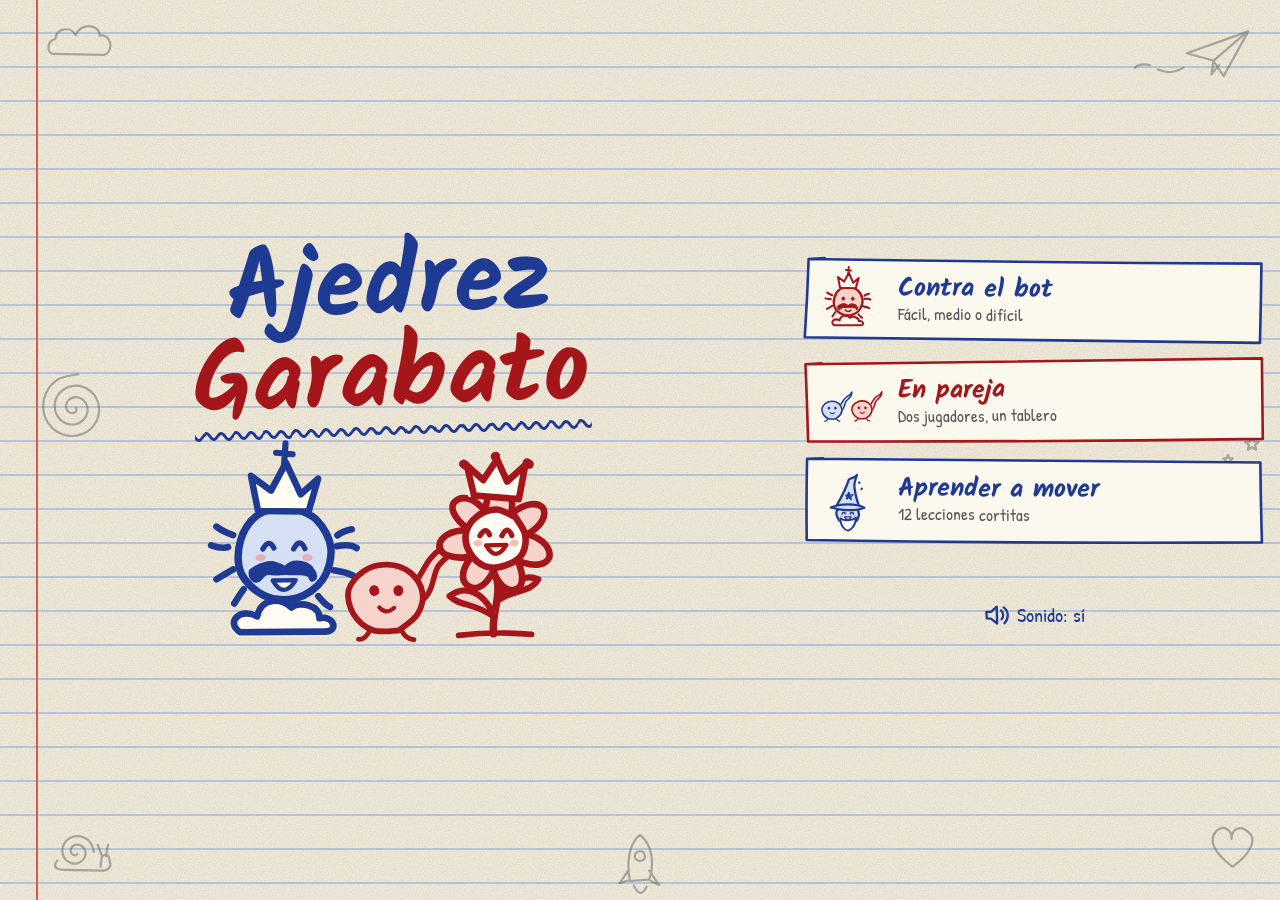
==== index.html @ 9a4b26e1 "Rediseño a mano y funciones inspiradas en Ballpoint Gambit Diseño (auditoría Hallmark): - Botones y " ====
<!doctype html>
<html lang="es">
<head>
  <meta charset="utf-8">
  <meta name="viewport" content="width=device-width, initial-scale=1, viewport-fit=cover">
  <title>Ajedrez Garabato</title>
  <meta name="description" content="Ajedrez para jugar en familia, dibujado a pluma sobre una hoja de libreta.">
  <meta name="theme-color" content="#f1ebdc">
  <meta name="mobile-web-app-capable" content="yes">
  <meta name="apple-mobile-web-app-capable" content="yes">
  <meta name="apple-mobile-web-app-title" content="Garabato">
  <meta name="apple-mobile-web-app-status-bar-style" content="default">
  <link rel="manifest" href="manifest.json">
  <link rel="icon" href="icons/icon-192.png">
  <link rel="apple-touch-icon" href="icons/apple-touch-icon.png">
  <link rel="preload" href="fonts/patrick-hand.woff2" as="font" type="font/woff2" crossorigin>
  <link rel="preload" href="fonts/kalam-bold.woff2" as="font" type="font/woff2" crossorigin>
  <link rel="stylesheet" href="css/paper.css">
  <script type="module" src="js/app.js"></script>
</head>
<body>
  <svg id="doodles" aria-hidden="true"></svg>

  <!-- MENÚ -->
  <main id="menu" class="screen">
    <header class="masthead">
      <h1 class="title">Ajedrez <span>Garabato</span></h1>
      <div class="hero" aria-hidden="true"></div>
    </header>
    <nav class="modes" aria-label="Elige cómo jugar">
      <button class="mode hi" data-go="resume" hidden>
        <span class="mode-art" id="resume-art"></span>
        <span class="mode-txt"><b>Seguir partida</b><small id="resume-info"></small></span>
      </button>
      <button class="mode" data-go="bot">
        <span class="mode-art" data-art="k" data-color="b"></span>
        <span class="mode-txt"><b>Contra el bot</b><small>Fácil, medio o difícil</small><span class="wins" id="bot-wins"></span></span>
      </button>
      <button class="mode red" data-go="pair">
        <span class="mode-art duo"><i data-art="p" data-color="w"></i><i data-art="p" data-color="b"></i></span>
        <span class="mode-txt"><b>En pareja</b><small>Dos jugadores, un tablero</small></span>
      </button>
      <button class="mode" data-go="learn">
        <span class="mode-art" data-art="b" data-color="w" data-mood="happy"></span>
        <span class="mode-txt"><b>Aprender a mover</b><small>12 lecciones cortitas</small></span>
      </button>
    </nav>
    <button class="btn ghost sound-toggle" data-act="sound"></button>
  </main>

  <!-- OPCIONES DE PARTIDA -->
  <section id="setup" class="screen" hidden>
    <h2 id="setup-title">Contra el bot</h2>
    <div class="opt bot-only">
      <p>¿Qué tan difícil?</p>
      <div class="seg" data-opt="level">
        <button data-val="1" data-art="p">Fácil</button>
        <button data-val="2" data-art="n">Medio</button>
        <button data-val="3" data-art="k">Difícil</button>
      </div>
    </div>
    <div class="opt bot-only">
      <p>¿Con qué color juegas?</p>
      <div class="seg" data-opt="color">
        <button data-val="w" class="ink-w" data-art="k" data-color="w">Azul <small>empieza</small></button>
        <button data-val="b" class="ink-b" data-art="k" data-color="b">Rojo</button>
        <button data-val="r"><span class="qmark" aria-hidden="true">?</span>Sorpresa</button>
      </div>
    </div>
    <div class="opt">
      <p>Ayudas</p>
      <div class="seg" data-opt="helps">
        <button data-val="muchas">Muchas <small>5–7 años</small></button>
        <button data-val="algunas">Algunas <small>8–10</small></button>
        <button data-val="pocas">Pocas <small>11+</small></button>
      </div>
      <p class="note" id="helps-note"></p>
    </div>
    <div class="opt pair-only">
      <p>Tablero</p>
      <div class="seg" data-opt="spin">
        <button data-val="0"><i data-icon="board"></i>Quieto</button>
        <button data-val="1"><i data-icon="flip"></i>Gira cada turno</button>
      </div>
    </div>
    <div class="row">
      <button class="btn ghost" data-go="menu"><i data-icon="back"></i> Volver</button>
      <button class="btn big" data-act="start">¡A jugar!</button>
    </div>
  </section>

  <!-- PARTIDA -->
  <section id="game" class="screen" hidden>
    <header class="topbar">
      <button class="btn icon" data-go="menu" aria-label="Menú"><i data-icon="menu"></i></button>
      <div id="status" class="status" role="status" aria-live="polite"></div>
      <button class="btn icon" data-act="sound" aria-label="Sonido"></button>
    </header>
    <div class="arena">
      <div class="player" id="p-top"></div>
      <div class="board-wrap"><svg id="board" class="board" role="img" aria-label="Tablero de ajedrez"></svg></div>
      <div class="world" id="world"></div>
      <div class="player" id="p-bottom"></div>
    </div>
    <nav class="controls">
      <button class="btn" data-act="undo"><i data-icon="undo"></i> <span>Deshacer</span></button>
      <button class="btn" data-act="hint"><i data-icon="bulb"></i> <span>Pista</span></button>
      <button class="btn" data-act="flip"><i data-icon="flip"></i> <span>Girar</span></button>
      <button class="btn red" data-act="again" hidden><i data-icon="again"></i> <span>Otra vez</span></button>
    </nav>
  </section>

  <!-- APRENDER -->
  <section id="learn" class="screen" hidden>
    <header class="topbar">
      <button class="btn icon" data-go="menu" aria-label="Volver al menú"><i data-icon="back"></i></button>
      <h2>Aprender a mover</h2>
      <span class="icon-spacer"></span>
    </header>
    <div id="lessons" class="lessons"></div>
  </section>

  <section id="lesson" class="screen" hidden>
    <header class="topbar">
      <button class="btn icon" data-act="lessons" aria-label="Volver a las lecciones"><i data-icon="back"></i></button>
      <h2 id="lesson-title"></h2>
      <span class="icon-spacer"></span>
    </header>
    <p id="lesson-text" class="lesson-text"></p>
    <div class="board-wrap"><svg id="lesson-board" class="board" role="img" aria-label="Tablero de práctica"></svg></div>
    <p id="lesson-msg" class="lesson-msg" role="status" aria-live="polite"></p>
    <nav class="controls">
      <button class="btn" data-act="lesson-reset"><i data-icon="again"></i> <span>Otra vez</span></button>
      <button class="btn red" data-act="lesson-next">Siguiente</button>
    </nav>
  </section>

  <!-- DIÁLOGO (fin de partida, coronación) -->
  <div id="dialog" class="overlay" hidden>
    <div class="card" role="dialog" aria-modal="true" aria-labelledby="dlg-title">
      <div class="dlg-art"></div>
      <h2 id="dlg-title"></h2>
      <p id="dlg-text"></p>
      <div class="dlg-btns"></div>
    </div>
  </div>
</body>
</html>
---- css/paper.css ----
/* Hallmark · genre: playful · macrostructure: picture-led menu + board workbench · theme: custom "libreta y pluma" (paleta del brief)
 * display: Kalam 700 · body: Patrick Hand · marcos SVG a pluma (no border-radius) · design-system: design.md · designed-as-app
 */

@font-face {
  font-family: 'Patrick Hand';
  src: url(../fonts/patrick-hand.woff2) format('woff2');
  font-display: swap;
}
@font-face {
  font-family: 'Kalam';
  src: url(../fonts/kalam-bold.woff2) format('woff2');
  font-weight: 700;
  font-display: swap;
}

:root {
  /* paleta del brief (bloqueada) */
  --color-paper: #f1ebdc;
  --color-sheet: #fbf8ee;
  --color-rule: #b8c7e0;
  --color-margin: #d9534f;
  --color-ink: #1f3a93;
  --color-ink-red: #a4161a;
  --color-pencil: #555;
  --color-hi: rgba(255, 212, 59, .55);
  --color-tape: rgba(246, 222, 150, .8);
  --color-ok: #2b8a3e;
  --color-note: #fff1a6;
  --color-veil: rgba(241, 235, 220, .75);

  --font-display: 'Kalam', 'Patrick Hand', 'Chalkboard SE', cursive;
  --font-body: 'Patrick Hand', 'Comic Sans MS', 'Chalkboard SE', cursive;
  --text-sm: 17px;
  --text-md: 20px;
  --text-lg: 24px;
  --text-xl: 30px;
  --text-display: clamp(44px, 12vw, 100px);

  --space-2xs: 4px;
  --space-xs: 8px;
  --space-sm: 12px;
  --space-md: 16px;
  --space-lg: 24px;
  --space-xl: 40px;

  --ease-out: cubic-bezier(.16, 1, .3, 1);
  --line: 34px;
  --margin-x: 36px;
  --grain: url("data:image/svg+xml,%3Csvg xmlns='http://www.w3.org/2000/svg' width='180' height='180'%3E%3Cfilter id='n'%3E%3CfeTurbulence type='fractalNoise' baseFrequency='.85' numOctaves='3' stitchTiles='stitch'/%3E%3CfeColorMatrix values='0 0 0 0 .35 0 0 0 0 .3 0 0 0 0 .2 .35 0 0 0 -.09'/%3E%3C/filter%3E%3Crect width='100%25' height='100%25' filter='url(%23n)'/%3E%3C/svg%3E");
  --rules: repeating-linear-gradient(180deg, transparent 0 calc(var(--line) - 2px), var(--color-rule) calc(var(--line) - 2px) var(--line));
  --check: url("data:image/svg+xml,%3Csvg xmlns='http://www.w3.org/2000/svg' viewBox='0 0 36 30'%3E%3Cpath d='M4 16Q9 20 13 26Q19 12 33 3' fill='none' stroke='%232b8a3e' stroke-width='5' stroke-linecap='round' stroke-linejoin='round'/%3E%3C/svg%3E");
  color-scheme: light;
}

* { box-sizing: border-box; -webkit-tap-highlight-color: transparent; }
[hidden] { display: none !important; }

html, body { height: 100%; margin: 0; overflow: hidden; overscroll-behavior: none; }
body {
  font-family: var(--font-body);
  font-size: var(--text-md);
  color: var(--color-ink);
  background-color: var(--color-paper);
  background-image: var(--grain),
    linear-gradient(90deg, transparent var(--margin-x), var(--color-margin) var(--margin-x), var(--color-margin) calc(var(--margin-x) + 2px), transparent calc(var(--margin-x) + 2px)),
    var(--rules);
  user-select: none;
  -webkit-user-select: none;
  -webkit-touch-callout: none;
  touch-action: manipulation;
}
/* en la partida el margen rojo y los doodles estorban: fuera */
body:is([data-screen="game"], [data-screen="lesson"]) { --margin-x: -20px; }
body:is([data-screen="game"], [data-screen="lesson"]) #doodles { display: none; }

h1, h2, h3, p { margin: 0; }
h1, h2, h3 { font-family: var(--font-display); font-weight: 700; font-style: normal; line-height: 1.05; }
h2 { font-size: var(--text-xl); text-align: center; }
.ink-w { color: var(--color-ink); }
.ink-b { color: var(--color-ink-red); }
.alert { color: var(--color-margin); }

/* ---------- animación "boil": 3 frames temblorosos ---------- */
.v1, .v2 { display: none; }
[data-f="1"] .v0, [data-f="2"] .v0 { display: none; }
[data-f="1"] .v1, [data-f="2"] .v2 { display: inline; }

/* ---------- pantallas ---------- */
.screen {
  position: fixed;
  inset: 0;
  display: flex;
  flex-direction: column;
  gap: var(--space-sm);
  padding: max(12px, env(safe-area-inset-top)) max(16px, env(safe-area-inset-right)) max(12px, env(safe-area-inset-bottom)) max(16px, env(safe-area-inset-left));
}

#doodles { position: fixed; inset: 0; width: 100%; height: 100%; pointer-events: none; opacity: .45; }
.float { animation: float 5s ease-in-out infinite alternate; }
.float.f1 { animation-duration: 7s; animation-delay: -2s; }
.float.f2 { animation-duration: 6s; animation-delay: -4s; }
@keyframes float { to { transform: translate(4px, -8px) rotate(4deg); } }

/* ---------- botones: marco SVG dibujado a pluma (js/art.js → frame) ---------- */
.btn, .seg button, .mode {
  --fill: var(--color-sheet);
  --stroke: 2.6px;
  position: relative;
  isolation: isolate;
  font: inherit;
  font-size: var(--text-md);
  color: var(--color-ink);
  background: none;
  border: 0;
  padding: 8px 18px;
  min-height: 52px;
  min-width: 52px;
  display: inline-flex;
  align-items: center;
  justify-content: center;
  gap: 6px;
  cursor: pointer;
  line-height: 1.1;
  transition: transform 140ms var(--ease-out);
}
.frame { position: absolute; inset: 0; z-index: -1; overflow: visible; pointer-events: none; }
.frame .ink { fill: none; stroke: currentColor; stroke-width: var(--stroke); stroke-linecap: round; stroke-linejoin: round; }
.frame .fill { fill: var(--fill); }
@media (hover: hover) {
  .btn:hover, .seg button:hover, .mode:hover { transform: translateY(-2px); }
}
.btn:active, .seg button:active, .mode:active { transform: translate(1px, 2px); transition-duration: 60ms; }
.btn:disabled { opacity: .35; pointer-events: none; }
.btn:focus-visible, .seg button:focus-visible, .mode:focus-visible { outline: 3px dashed var(--color-margin); outline-offset: 4px; }
.btn.big { font-family: var(--font-display); font-weight: 700; font-size: 26px; min-height: 64px; width: min(100%, 420px); }
.btn.red, .mode.red, .seg button.ink-b { color: var(--color-ink-red); }
.btn.hi, .mode.hi { --fill: var(--color-hi); }
.btn.ghost { --fill: transparent; }
.btn.ghost .frame { display: none; }
.btn.icon { padding: 0; width: 52px; flex: none; }
.btn small, .seg small { font-size: var(--text-sm); color: var(--color-pencil); }
.ico { width: 28px; height: 28px; flex: none; }

/* ---------- menú: tarjetas con dibujo primero (los peques no leen todavía) ---------- */
#menu { align-items: center; overflow-y: auto; gap: var(--space-lg); }
#menu > :first-child { margin-top: auto; }
#menu > :last-child { margin-bottom: auto; }
.masthead { text-align: center; }
.title { font-size: var(--text-display); line-height: .92; rotate: -2deg; }
.title span { display: block; color: var(--color-ink-red); text-decoration: underline wavy var(--color-ink) 3px; text-underline-offset: .2em; text-decoration-skip-ink: none; }
.hero { display: flex; justify-content: center; align-items: flex-end; height: clamp(64px, 14vh, 160px); margin-top: var(--space-sm); }
.hero svg { height: 100%; width: auto; aspect-ratio: 1; margin: 0 -6%; }
.hero svg:nth-child(2) { height: 78%; }

.modes { display: grid; gap: var(--space-md); width: min(100%, 480px); }
.mode { justify-content: flex-start; text-align: left; gap: var(--space-md); padding: 8px 18px 8px 10px; min-height: 84px; width: 100%; }
.mode:nth-child(odd) { rotate: -.6deg; }
.mode:nth-child(even) { rotate: .5deg; }
.mode-art { width: 68px; height: 68px; flex: none; display: flex; align-items: flex-end; justify-content: center; }
.mode-art > svg { width: 100%; height: 100%; }
.mode-art.duo { align-items: center; }
.mode-art.duo i { display: block; width: 46px; height: 46px; flex: none; margin: 0 -8px; }
.mode-art.duo svg { width: 100%; height: 100%; }
.mode-txt { display: flex; flex-direction: column; gap: 2px; min-width: 0; }
.mode b { font-family: var(--font-display); font-size: 26px; line-height: 1.05; }
.mode small { font-size: var(--text-sm); color: var(--color-pencil); }
.sound-toggle { font-size: var(--text-md); }
.wins { display: flex; align-items: center; gap: 6px; color: var(--color-ink); font-size: var(--text-sm); }
.wins:empty { display: none; }

/* ---------- opciones de partida ---------- */
#setup { align-items: center; overflow-y: auto; gap: var(--space-md); }
#setup > :first-child { margin-top: auto; }
#setup > :last-child { margin-bottom: auto; }
.opt { width: min(100%, 560px); display: flex; flex-direction: column; gap: var(--space-xs); }
.opt > p:first-child { font-family: var(--font-display); font-weight: 700; font-size: 22px; }
.seg { display: flex; gap: var(--space-sm); }
.seg button { flex: 1 1 0; flex-direction: column; gap: 2px; padding: 8px 6px; min-width: 0; min-height: 64px; }
.seg button svg:not(.frame) { width: 44px; height: 44px; }
.seg button .ico { width: 32px; height: 32px; }
.seg button[aria-pressed="true"] { --fill: var(--color-hi); --stroke: 3.6px; }
.qmark { font-family: var(--font-display); font-weight: 700; font-size: 40px; line-height: 44px; height: 44px; }
.note { font-size: var(--text-sm); color: var(--color-pencil); min-height: 2.6em; line-height: 1.3; }
.row { display: flex; gap: var(--space-sm); justify-content: center; width: min(100%, 560px); }
.row .btn.big { flex: 1; }

/* ---------- partida ---------- */
#game, #lesson {
  display: grid;
  gap: 6px;
  grid-template-columns: 100%;
  grid-template-rows: auto minmax(0, 1fr) auto;
  grid-template-areas: "top" "board" "ctrl";
}
#lesson { grid-template-rows: auto auto minmax(0, 1fr) auto auto; grid-template-areas: "top" "text" "board" "msg" "ctrl"; }
/* vertical: las barras de jugador pegadas al tablero */
.arena { grid-area: board; min-height: 0; container-type: size; display: flex; flex-direction: column; justify-content: center; gap: var(--space-2xs); }
.arena .board-wrap { container-type: normal; flex: none; }
.arena .board { width: min(100cqw, calc(100cqh - 96px)); }
.topbar { grid-area: top; display: flex; align-items: center; gap: var(--space-xs); min-height: 52px; }
.topbar h2 { flex: 1; font-size: var(--text-lg); }
.icon-spacer { width: 52px; flex: none; }
.status { flex: 1; text-align: center; font-family: var(--font-display); font-weight: 700; font-size: clamp(21px, 5.6vw, 28px); line-height: 1.1; }
.status b { font-weight: 700; }
.status .say { display: block; font-family: var(--font-body); font-weight: 400; font-size: var(--text-md); line-height: 1.15; color: var(--color-ink-red); }
#p-top { grid-area: p2; }
#p-bottom { grid-area: p1; }
.board-wrap { grid-area: board; min-height: 0; container-type: size; display: flex; align-items: center; justify-content: center; }
.board {
  display: block;
  width: min(92vw, 58vh);
  width: min(100cqw, 100cqh);
  aspect-ratio: 1;
  height: auto;
  overflow: visible;
  touch-action: none;
  stroke-linecap: round;
}
.controls { grid-area: ctrl; display: flex; gap: var(--space-xs); justify-content: center; }
.controls .btn { flex: 1 1 0; max-width: 190px; padding: 6px 10px; }

.player { display: flex; align-items: center; justify-content: space-between; gap: var(--space-xs); min-height: 44px; }
.player .who { display: flex; align-items: center; gap: 6px; font-family: var(--font-display); font-weight: 700; font-size: 22px; }
.player .who svg { width: 40px; height: 40px; transition: scale 200ms var(--ease-out); }
.player .who > span { padding: 0 6px; }
/* le toca: trazo de resaltador debajo del nombre */
.player.on .who > span { background: linear-gradient(176deg, transparent 32%, var(--color-hi) 32% 86%, transparent 86%); }
.player.on .who svg { scale: 1.15; }
.player .caps { display: flex; flex-wrap: wrap; justify-content: flex-end; }
.player .caps svg { width: 26px; height: 26px; margin-left: -7px; }
.dots::after { content: ''; animation: dots 1.2s steps(4) infinite; }
@keyframes dots { 0% { content: ''; } 25% { content: '.'; } 50% { content: '..'; } 75% { content: '...'; } }

/* el mundo que sigue la partida: solo cabe con la tablet acostada */
.world { display: none; }
.sky-row { display: flex; gap: var(--space-lg); align-items: center; }
.sky { width: clamp(56px, 12vh, 104px); height: auto; scale: .8; opacity: .65; transition: scale 400ms var(--ease-out), opacity 400ms; }
.sky.awake { scale: 1.08; opacity: 1; }
.snail-path { width: 100%; max-width: 300px; text-align: center; color: var(--color-pencil); }
.snail-path svg { display: block; width: 100%; height: auto; }
.snail-path small { font-size: var(--text-sm); }
.sticky { display: flex; flex-direction: column; gap: 4px; max-width: 250px; padding: 10px 14px 12px; background: var(--color-note); font-size: 18px; line-height: 1.15; rotate: 2deg; }
.sticky .ink-b { align-self: flex-end; text-align: right; }

/* tablero */
.board.drawing .b-base path[pathLength] { stroke-dasharray: 1 1; animation: draw 1s var(--ease-out) backwards; }
.board.drawing .b-base .hatch { animation-duration: 1.3s; animation-delay: .25s; }
.board.drawing .coords, .board.drawing .b-base path:not([pathLength]) { animation: fade .7s backwards; }
@keyframes draw { from { stroke-dashoffset: 1; } to { stroke-dashoffset: 0; } }
.b-emo path { transform-box: fill-box; transform-origin: 50% 100%; animation: emote-in .35s var(--ease-out); }
@keyframes emote-in { from { transform: scale(0); } }
.coords text { font-family: var(--font-body); font-size: 22px; fill: var(--color-pencil); opacity: .75; }
.pc-in { transform-box: fill-box; transform-origin: 50% 85%; transition: transform 150ms var(--ease-out); }
.pc.sel .pc-in { transform: translateY(-6px) scale(1.08); }
.pc.drag { pointer-events: none; }
.pc.drag .pc-in { transform: scale(1.3); }
.poof { transform-box: fill-box; transform-origin: center; animation: poof .55s .15s ease-in forwards; }
@keyframes poof { to { transform: rotate(260deg) scale(0); opacity: 0; } }
.dust { transform-box: fill-box; transform-origin: center; opacity: 0; animation: dust .9s .1s ease-out forwards; }
@keyframes dust { 0% { opacity: 0; transform: scale(.3); } 35% { opacity: .9; } 100% { opacity: 0; transform: scale(1.25) rotate(50deg); } }

/* ---------- lecciones ---------- */
#learn { overflow: hidden; }
.lessons { display: grid; grid-template-columns: repeat(auto-fill, minmax(150px, 1fr)); gap: var(--space-md); overflow-y: auto; padding: 6px 6px 16px; align-content: start; }
.lessons .btn { flex-direction: column; min-height: 140px; font-family: var(--font-display); font-weight: 700; font-size: 21px; padding: 8px; text-align: center; }
.lessons .btn:nth-of-type(3n+1) { rotate: -.8deg; }
.lessons .btn:nth-of-type(3n+2) { rotate: .6deg; }
.lessons .btn svg:not(.frame) { width: 72px; height: 72px; }
.lessons .done::after { content: ''; position: absolute; top: 6px; right: 10px; width: 36px; height: 30px; background: var(--check) no-repeat center / contain; }
.lessons h3 { grid-column: 1 / -1; margin-top: var(--space-xs); font-size: var(--text-lg); }
.lesson-text { grid-area: text; font-size: var(--text-md); line-height: 1.3; max-width: 640px; justify-self: center; }
.lesson-msg { grid-area: msg; text-align: center; font-family: var(--font-display); font-weight: 700; font-size: var(--text-lg); min-height: 1.3em; color: var(--color-ink-red); }

/* ---------- diálogo: hoja pegada con cinta ---------- */
.overlay {
  position: fixed;
  inset: 0;
  z-index: 10;
  display: flex;
  align-items: center;
  justify-content: center;
  padding: var(--space-md);
  background: var(--color-veil);
  animation: fade .2s;
}
.card {
  --fill: var(--color-sheet);
  --stroke: 3px;
  position: relative;
  isolation: isolate;
  width: min(100%, 440px);
  padding: 34px 22px 22px;
  text-align: center;
  rotate: -1deg;
  animation: pop .3s var(--ease-out);
}
.card::before { /* cinta adhesiva */
  content: '';
  position: absolute;
  top: -14px;
  left: 50%;
  width: 120px;
  height: 30px;
  transform: translateX(-50%) rotate(-4deg);
  background: var(--color-tape);
}
.card h2 { font-size: 40px; margin: 4px 0; }
.card p { font-size: var(--text-md); margin-bottom: var(--space-md); }
.dlg-art svg { width: 110px; height: 110px; }
.dlg-art:empty { display: none; }
.dlg-btns { display: flex; flex-wrap: wrap; gap: var(--space-sm); justify-content: center; }
.dlg-btns .btn { flex: 1 1 120px; }
.dlg-btns.pieces .btn { flex: 1 1 0; min-width: 0; flex-direction: column; gap: 0; font-size: 18px; padding: 4px; }
.dlg-btns.pieces svg:not(.frame) { width: 62px; height: 62px; }
@keyframes fade { from { opacity: 0; } }
@keyframes pop { from { transform: scale(.85); opacity: 0; } }

.confetti { position: fixed; top: -60px; width: 44px; height: 44px; z-index: 20; pointer-events: none; animation: fall linear forwards; }
.confetti g { stroke: currentColor; stroke-width: 4; }
@keyframes fall { to { transform: translateY(115vh) rotate(540deg); } }

/* ---------- acostado (tablet / celular horizontal) ---------- */
@media (orientation: landscape) and (min-width: 560px) {
  #game, #lesson {
    column-gap: 18px;
    grid-template-columns: min(calc(100vh - 24px), 60vw) minmax(0, 1fr);
    grid-template-columns: min(calc(100dvh - 24px), 60vw) minmax(0, 1fr);
    grid-template-rows: auto auto minmax(0, 1fr) auto auto;
    grid-template-areas: "board top" "board p2" "board world" "board p1" "board ctrl";
  }
  .world { grid-area: world; min-height: 0; overflow: hidden; display: flex; flex-direction: column; align-items: center; justify-content: center; gap: var(--space-sm); }
  .arena { display: contents; }
  .arena .board-wrap { container-type: size; }
  .arena .board { width: min(100cqw, 100cqh); }
  #lesson { grid-template-areas: "board top" "board text" "board ." "board msg" "board ctrl"; }
  .lesson-text { justify-self: stretch; }
  .controls { flex-wrap: wrap; }
  .controls .btn { flex: 1 1 40%; max-width: none; }
}

/* menú en tablet acostada: portada a la izquierda, opciones a la derecha */
@media (orientation: landscape) and (min-width: 760px) {
  #menu {
    display: grid;
    grid-template-columns: minmax(0, 1fr) minmax(0, 460px);
    grid-template-areas: "head modes" "head foot";
    align-content: center;
    justify-content: center;
    column-gap: var(--space-xl);
    row-gap: var(--space-sm);
  }
  #menu > :first-child, #menu > :last-child { margin: 0; }
  .masthead { grid-area: head; align-self: center; }
  .modes { grid-area: modes; }
  .sound-toggle { grid-area: foot; justify-self: center; }
  .hero { height: clamp(120px, 26vh, 220px); }
}

/* teléfono angosto: ícono arriba y palabra abajo, nunca solo ícono */
@media (max-width: 440px) {
  .controls .btn { flex-direction: column; gap: 0; font-size: var(--text-sm); padding: 4px 6px; min-height: 58px; }
  .controls .ico { width: 24px; height: 24px; }
}
@media (max-width: 380px) {
  .mode b { font-size: 23px; }
}
@media (max-height: 520px) {
  .world { display: none !important; }
}
@media (max-width: 330px) {
  .controls .btn span { display: none; }
}

@media (prefers-reduced-motion: reduce) {
  *, *::before, *::after { animation-duration: .01ms !important; animation-iteration-count: 1 !important; transition: none !important; }
}
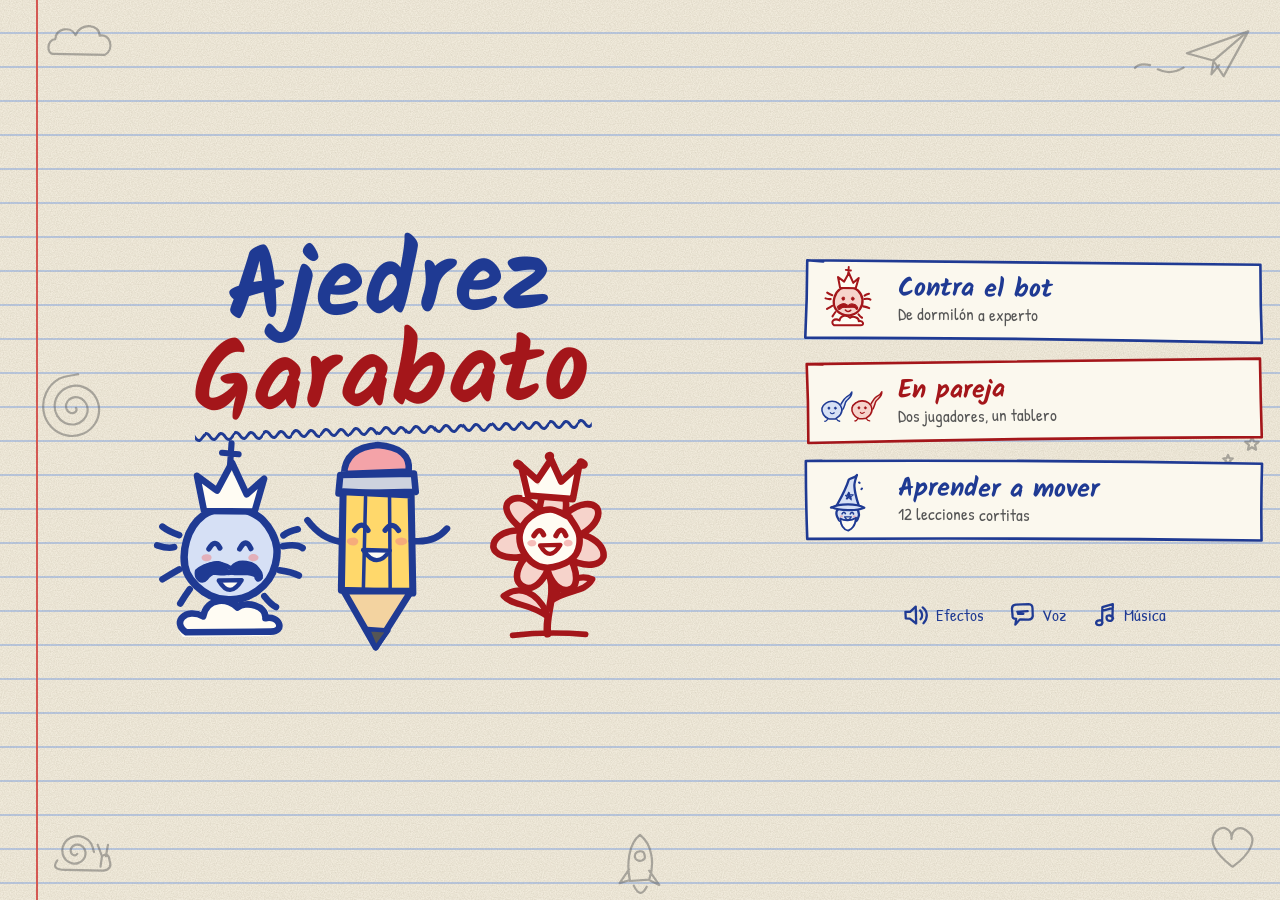
==== commit c042af36: "Voces, música y más vida: Lápiz habla, 5 niveles de bot y mundo con araña y hormigas - Lápiz, la mas" ====
--- a/index.html
+++ b/index.html
@@ -34,7 +34,7 @@
       </button>
       <button class="mode" data-go="bot">
         <span class="mode-art" data-art="k" data-color="b"></span>
-        <span class="mode-txt"><b>Contra el bot</b><small>Fácil, medio o difícil</small><span class="wins" id="bot-wins"></span></span>
+        <span class="mode-txt"><b>Contra el bot</b><small>De dormilón a experto</small><span class="wins" id="bot-wins"></span></span>
       </button>
       <button class="mode red" data-go="pair">
         <span class="mode-art duo"><i data-art="p" data-color="w"></i><i data-art="p" data-color="b"></i></span>
@@ -45,7 +45,11 @@
         <span class="mode-txt"><b>Aprender a mover</b><small>12 lecciones cortitas</small></span>
       </button>
     </nav>
-    <button class="btn ghost sound-toggle" data-act="sound"></button>
+    <div class="audio-toggles" role="group" aria-label="Sonido">
+      <button class="btn ghost" data-act="fx"></button>
+      <button class="btn ghost" data-act="voice"></button>
+      <button class="btn ghost" data-act="music"></button>
+    </div>
   </main>
 
   <!-- OPCIONES DE PARTIDA -->
@@ -53,10 +57,12 @@
     <h2 id="setup-title">Contra el bot</h2>
     <div class="opt bot-only">
       <p>¿Qué tan difícil?</p>
-      <div class="seg" data-opt="level">
+      <div class="seg wrap" data-opt="level">
+        <button data-val="0" data-art="p" data-mood="sleepy">Dormilón</button>
         <button data-val="1" data-art="p">Fácil</button>
         <button data-val="2" data-art="n">Medio</button>
-        <button data-val="3" data-art="k">Difícil</button>
+        <button data-val="3" data-art="q">Difícil</button>
+        <button data-val="4" data-art="k">Experto</button>
       </div>
     </div>
     <div class="opt bot-only">
@@ -93,8 +99,9 @@
   <section id="game" class="screen" hidden>
     <header class="topbar">
       <button class="btn icon" data-go="menu" aria-label="Menú"><i data-icon="menu"></i></button>
+      <button class="lapiz-btn lapiz-slot" data-act="lapiz" aria-label="Lápiz: pista o ayuda"></button>
       <div id="status" class="status" role="status" aria-live="polite"></div>
-      <button class="btn icon" data-act="sound" aria-label="Sonido"></button>
+      <button class="btn icon" data-act="mute" aria-label="Sonido"></button>
     </header>
     <div class="arena">
       <div class="player" id="p-top"></div>
@@ -124,7 +131,7 @@
     <header class="topbar">
       <button class="btn icon" data-act="lessons" aria-label="Volver a las lecciones"><i data-icon="back"></i></button>
       <h2 id="lesson-title"></h2>
-      <span class="icon-spacer"></span>
+      <button class="lapiz-btn lapiz-slot" data-act="lapiz" aria-label="Lápiz lee la lección"></button>
     </header>
     <p id="lesson-text" class="lesson-text"></p>
     <div class="board-wrap"><svg id="lesson-board" class="board" role="img" aria-label="Tablero de práctica"></svg></div>
--- a/css/paper.css
+++ b/css/paper.css
@@ -165,7 +165,23 @@
 .mode-txt { display: flex; flex-direction: column; gap: 2px; min-width: 0; }
 .mode b { font-family: var(--font-display); font-size: 26px; line-height: 1.05; }
 .mode small { font-size: var(--text-sm); color: var(--color-pencil); }
-.sound-toggle { font-size: var(--text-md); }
+.audio-toggles { display: flex; flex-wrap: wrap; justify-content: center; gap: var(--space-2xs); }
+.audio-toggles .btn { font-size: var(--text-sm); padding: 6px 10px; }
+.audio-toggles .btn[aria-pressed="false"] { opacity: .45; }
+.audio-toggles .btn[aria-pressed="false"] span { text-decoration: line-through; }
+
+/* Lápiz, la mascota: se mueve y abre la boca cuando habla */
+.lapiz-btn { flex: none; width: 48px; height: 56px; padding: 0; border: 0; background: none; cursor: pointer; }
+.lapiz-btn:focus-visible { outline: 3px dashed var(--color-margin); outline-offset: 2px; }
+.lapiz-btn svg { display: block; width: 100%; height: 100%; }
+.hero .lapiz-btn { width: auto; height: 100%; aspect-ratio: 1; margin: 0 -2%; }
+.lapiz .m-talk { display: none; }
+.talking .lapiz { animation: bob .32s ease-in-out infinite alternate; }
+.talking .lapiz .m-rest { display: none; }
+.talking .lapiz .m-talk { display: inline; }
+.lapiz .jaw { transform-box: fill-box; transform-origin: center; animation: jaw .16s steps(2) infinite alternate; }
+@keyframes bob { to { transform: translateY(-3px) rotate(-4deg); } }
+@keyframes jaw { from { transform: scaleY(.3); } }
 .wins { display: flex; align-items: center; gap: 6px; color: var(--color-ink); font-size: var(--text-sm); }
 .wins:empty { display: none; }
 
@@ -180,6 +196,8 @@
 .seg button svg:not(.frame) { width: 44px; height: 44px; }
 .seg button .ico { width: 32px; height: 32px; }
 .seg button[aria-pressed="true"] { --fill: var(--color-hi); --stroke: 3.6px; }
+.seg.wrap { flex-wrap: wrap; }
+.seg.wrap button { flex: 1 1 28%; }
 .qmark { font-family: var(--font-display); font-weight: 700; font-size: 40px; line-height: 44px; height: 44px; }
 .note { font-size: var(--text-sm); color: var(--color-pencil); min-height: 2.6em; line-height: 1.3; }
 .row { display: flex; gap: var(--space-sm); justify-content: center; width: min(100%, 560px); }
@@ -242,6 +260,19 @@
 .snail-path small { font-size: var(--text-sm); }
 .sticky { display: flex; flex-direction: column; gap: 4px; max-width: 250px; padding: 10px 14px 12px; background: var(--color-note); font-size: 18px; line-height: 1.15; rotate: 2deg; }
 .sticky .ink-b { align-self: flex-end; text-align: right; }
+/* araña: baja de su hilo mientras el bot piensa */
+.spider { position: absolute; top: 0; right: 8%; width: 34px; height: auto; transform: translateY(-100%); transition: transform .8s var(--ease-out); pointer-events: none; }
+.world.thinking .spider { transform: translateY(-38%); animation: dangle 1.6s ease-in-out .8s infinite alternate; }
+@keyframes dangle { from { transform: translateY(-42%); } to { transform: translateY(-32%); } }
+/* siesta: las piezas comidas duermen; la última llega cargada por hormigas */
+.nap { display: flex; flex-wrap: wrap; justify-content: center; gap: 2px; max-width: 300px; }
+.napper { position: relative; width: 34px; height: 34px; }
+.napper > svg:first-child { width: 100%; height: 100%; }
+.napper .ants { position: absolute; left: -2px; bottom: -7px; width: 38px; height: 10px; opacity: 0; }
+.napper.carried { animation: carry 2.2s var(--ease-out) both; }
+.napper.carried .ants { animation: ants 2.2s linear both; }
+@keyframes carry { from { transform: translate(-170px, -6px); } 75% { transform: translate(0, -6px); } to { transform: none; } }
+@keyframes ants { 0%, 78% { opacity: 1; } 100% { opacity: 0; } }
 
 /* tablero */
 .board.drawing .b-base path[pathLength] { stroke-dasharray: 1 1; animation: draw 1s var(--ease-out) backwards; }
@@ -329,7 +360,7 @@
     grid-template-rows: auto auto minmax(0, 1fr) auto auto;
     grid-template-areas: "board top" "board p2" "board world" "board p1" "board ctrl";
   }
-  .world { grid-area: world; min-height: 0; overflow: hidden; display: flex; flex-direction: column; align-items: center; justify-content: center; gap: var(--space-sm); }
+  .world { grid-area: world; position: relative; min-height: 0; overflow: hidden; display: flex; flex-direction: column; align-items: center; justify-content: center; gap: var(--space-sm); }
   .arena { display: contents; }
   .arena .board-wrap { container-type: size; }
   .arena .board { width: min(100cqw, 100cqh); }
@@ -353,7 +384,7 @@
   #menu > :first-child, #menu > :last-child { margin: 0; }
   .masthead { grid-area: head; align-self: center; }
   .modes { grid-area: modes; }
-  .sound-toggle { grid-area: foot; justify-self: center; }
+  .audio-toggles { grid-area: foot; justify-self: center; }
   .hero { height: clamp(120px, 26vh, 220px); }
 }
 
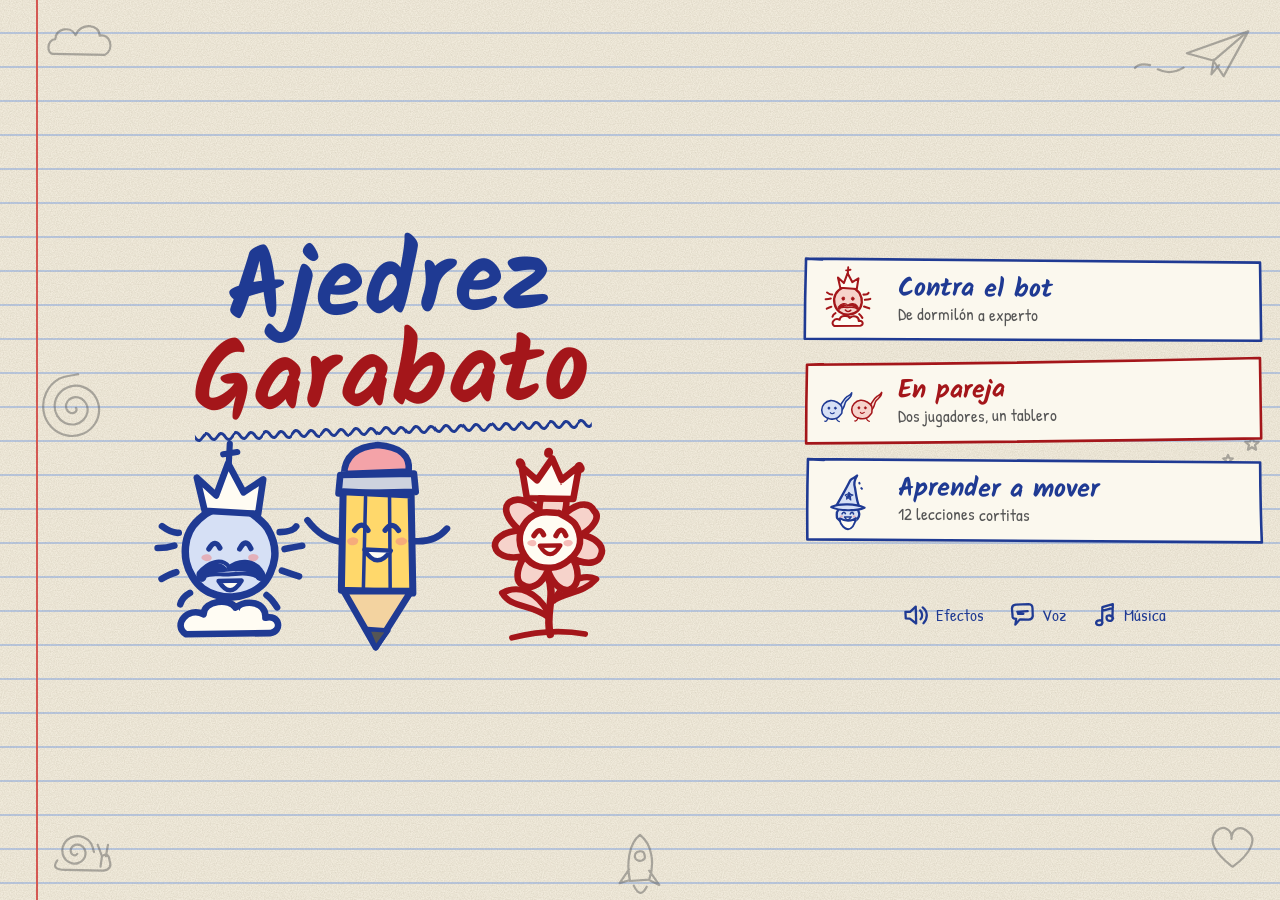
==== commit 69eb6cf4: "Juegos de piezas Bosque y Mar con más detalle y piezas animadas - Dos juegos nuevos de animales, dib" ====
--- a/index.html
+++ b/index.html
@@ -82,6 +82,14 @@
       </div>
       <p class="note" id="helps-note"></p>
     </div>
+    <div class="opt">
+      <p>Personajes</p>
+      <div class="seg" data-opt="set">
+        <button data-val="garabato" data-art="k" data-set="garabato">Garabato</button>
+        <button data-val="bosque" data-art="k" data-set="bosque">Bosque</button>
+        <button data-val="mar" data-art="k" data-set="mar">Mar</button>
+      </div>
+    </div>
     <div class="opt pair-only">
       <p>Tablero</p>
       <div class="seg" data-opt="spin">
--- a/css/paper.css
+++ b/css/paper.css
@@ -194,6 +194,7 @@
 .seg { display: flex; gap: var(--space-sm); }
 .seg button { flex: 1 1 0; flex-direction: column; gap: 2px; padding: 8px 6px; min-width: 0; min-height: 64px; }
 .seg button svg:not(.frame) { width: 44px; height: 44px; }
+.art-slot { display: block; line-height: 0; }
 .seg button .ico { width: 32px; height: 32px; }
 .seg button[aria-pressed="true"] { --fill: var(--color-hi); --stroke: 3.6px; }
 .seg.wrap { flex-wrap: wrap; }
@@ -286,6 +287,29 @@
 .pc.sel .pc-in { transform: translateY(-6px) scale(1.08); }
 .pc.drag { pointer-events: none; }
 .pc.drag .pc-in { transform: scale(1.3); }
+/* vida de las piezas: el grupo .art se mueve dentro de su casilla */
+.art { transform-box: fill-box; transform-origin: 50% 92%; }
+.m-scared .art { animation: shiver .16s steps(2) infinite; }
+.m-sleepy .art { animation: breathe 2.6s ease-in-out infinite; animation-delay: var(--d, 0s); }
+.pc.sel .art { animation: hop .45s ease-out; }
+.a-refuse .art { animation: refuse .6s ease-in-out; }
+.a-cheer .art { animation: cheer .45s ease-in-out 8 alternate; animation-delay: var(--d, 0s); }
+.a-dizzy .art { animation: dizzy 1.4s ease-in-out 3; }
+.art.gag-hop { animation: hop .55s ease-out; }
+.art.gag-wiggle { animation: wiggle .7s ease-in-out; }
+.gag-blink .eyes { transform-box: fill-box; transform-origin: center; animation: blink .32s ease-in-out; }
+.gag-look .pupils { animation: look 1.5s ease-in-out; }
+@keyframes shiver { from { transform: translateX(-1.4px); } to { transform: translateX(1.4px); } }
+@keyframes breathe { 50% { transform: scale(1.04, .96); } }
+@keyframes hop { 35% { transform: translateY(-9px) scale(.95, 1.06); } 70% { transform: translateY(0) scale(1.1, .9); } }
+@keyframes refuse { 18% { transform: rotate(-10deg); } 42% { transform: rotate(9deg); } 66% { transform: rotate(-6deg); } 85% { transform: rotate(3deg); } }
+@keyframes cheer { from { transform: translateY(0) scale(1.05, .93); } to { transform: translateY(-14px) scale(.97, 1.05); } }
+@keyframes dizzy { 25% { transform: rotate(-9deg); } 75% { transform: rotate(9deg); } }
+@keyframes wiggle { 25% { transform: rotate(-7deg); } 75% { transform: rotate(7deg); } }
+@keyframes blink { 50% { transform: scaleY(.08); } }
+@keyframes look { 20%, 40% { transform: translateX(-1.7px); } 60%, 80% { transform: translateX(1.7px); } }
+.sparkle { transform-box: fill-box; transform-origin: center; animation: burst 1.2s ease-out forwards; }
+@keyframes burst { from { opacity: 0; transform: scale(.3) rotate(-30deg); } 30% { opacity: 1; } to { opacity: 0; transform: scale(1.25) rotate(20deg); } }
 .poof { transform-box: fill-box; transform-origin: center; animation: poof .55s .15s ease-in forwards; }
 @keyframes poof { to { transform: rotate(260deg) scale(0); opacity: 0; } }
 .dust { transform-box: fill-box; transform-origin: center; opacity: 0; animation: dust .9s .1s ease-out forwards; }
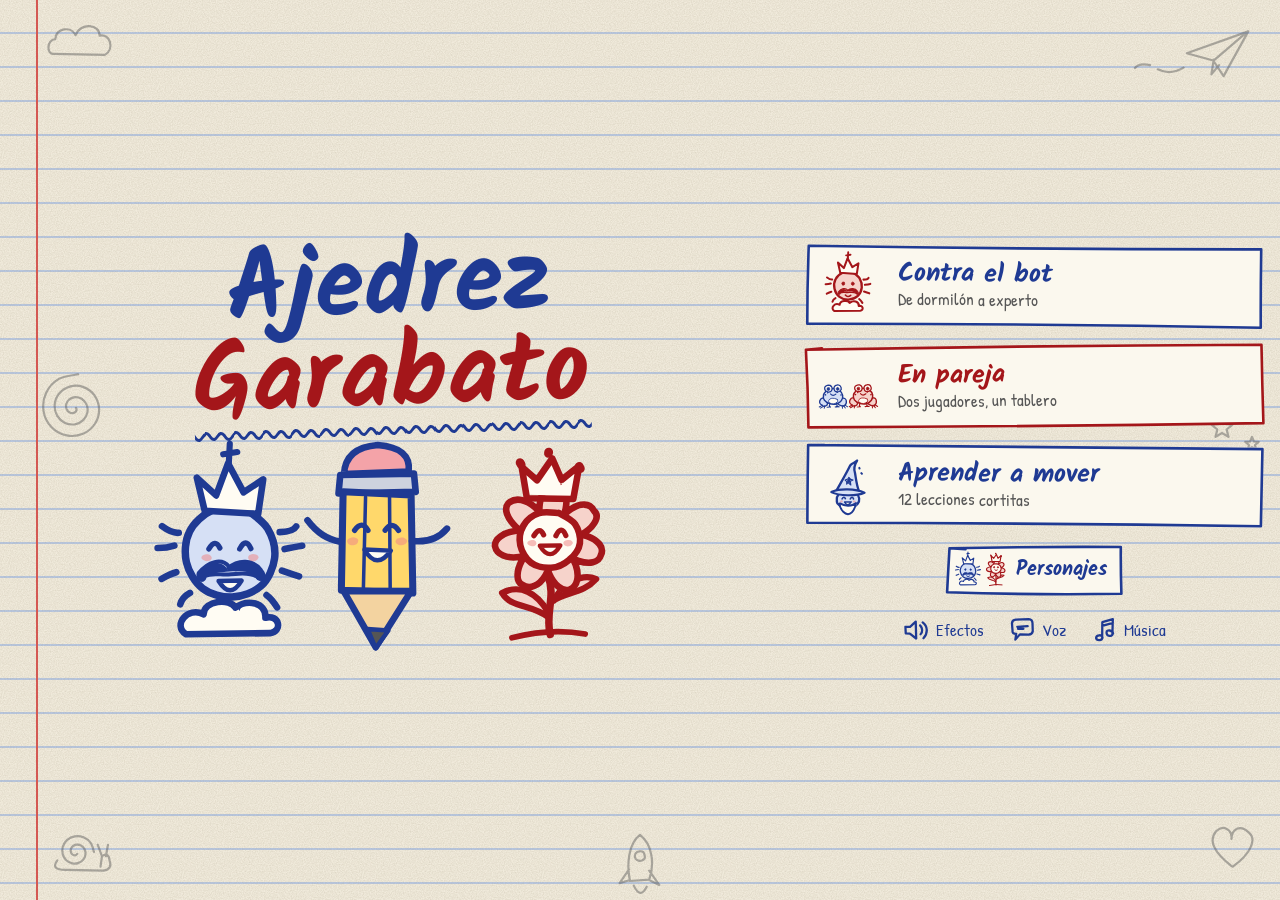
==== commit 6925faf4: "Personalización por temas: pantalla Personajes, lecciones y voz por tema, ranita y pony nuevos - Pan" ====
--- a/index.html
+++ b/index.html
@@ -45,12 +45,26 @@
         <span class="mode-txt"><b>Aprender a mover</b><small>12 lecciones cortitas</small></span>
       </button>
     </nav>
-    <div class="audio-toggles" role="group" aria-label="Sonido">
-      <button class="btn ghost" data-act="fx"></button>
-      <button class="btn ghost" data-act="voice"></button>
-      <button class="btn ghost" data-act="music"></button>
+    <div class="menu-foot">
+      <button class="btn theme-btn" data-go="themes"><span class="theme-mini"></span><span>Personajes</span></button>
+      <div class="audio-toggles" role="group" aria-label="Sonido">
+        <button class="btn ghost" data-act="fx"></button>
+        <button class="btn ghost" data-act="voice"></button>
+        <button class="btn ghost" data-act="music"></button>
+      </div>
     </div>
   </main>
+
+  <!-- PERSONAJES (tema) -->
+  <section id="themes" class="screen" hidden>
+    <header class="topbar">
+      <button class="btn icon" data-go="menu" aria-label="Volver al menú"><i data-icon="back"></i></button>
+      <h2>Personajes</h2>
+      <span class="icon-spacer"></span>
+    </header>
+    <p class="lesson-text">¿Con quiénes quieres jugar? Toca un equipo.</p>
+    <div id="theme-list" class="theme-list"></div>
+  </section>
 
   <!-- OPCIONES DE PARTIDA -->
   <section id="setup" class="screen" hidden>
--- a/css/paper.css
+++ b/css/paper.css
@@ -165,6 +165,16 @@
 .mode-txt { display: flex; flex-direction: column; gap: 2px; min-width: 0; }
 .mode b { font-family: var(--font-display); font-size: 26px; line-height: 1.05; }
 .mode small { font-size: var(--text-sm); color: var(--color-pencil); }
+.menu-foot { display: flex; flex-direction: column; align-items: center; gap: var(--space-xs); }
+.theme-btn { font-family: var(--font-display); font-weight: 700; padding: 4px 16px 4px 8px; }
+.theme-mini { display: flex; }
+.theme-mini svg { width: 38px; height: 38px; margin: 0 -5px; }
+#themes { overflow: hidden; }
+.theme-list { display: grid; grid-template-columns: repeat(auto-fill, minmax(min(100%, 330px), 1fr)); gap: var(--space-md); overflow-y: auto; padding: 6px 4px 16px; align-content: start; }
+.theme-card { flex-direction: column; gap: 2px; padding: 10px 12px 12px; }
+.theme-card b { font-family: var(--font-display); font-size: 28px; }
+.theme-row { display: flex; justify-content: center; }
+.theme-row svg { width: min(14vw, 64px); height: min(14vw, 64px); }
 .audio-toggles { display: flex; flex-wrap: wrap; justify-content: center; gap: var(--space-2xs); }
 .audio-toggles .btn { font-size: var(--text-sm); padding: 6px 10px; }
 .audio-toggles .btn[aria-pressed="false"] { opacity: .45; }
@@ -408,7 +418,7 @@
   #menu > :first-child, #menu > :last-child { margin: 0; }
   .masthead { grid-area: head; align-self: center; }
   .modes { grid-area: modes; }
-  .audio-toggles { grid-area: foot; justify-self: center; }
+  .menu-foot { grid-area: foot; justify-self: center; }
   .hero { height: clamp(120px, 26vh, 220px); }
 }
 
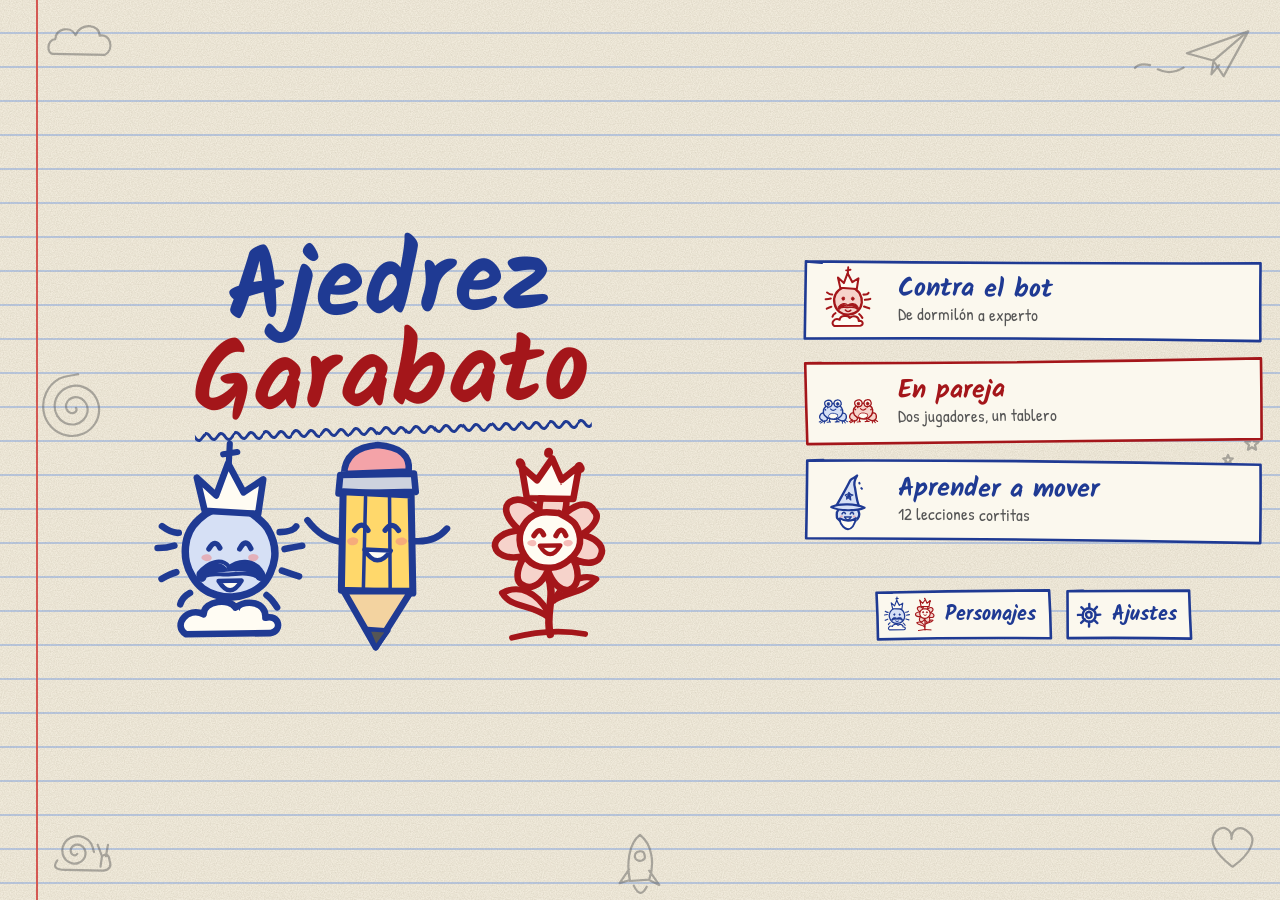
==== commit b21bd354: "Ajustes, colores de piezas, modo guía, final de rey solo y 3 temas nuevos - Ajustes: esquema de colo" ====
--- a/index.html
+++ b/index.html
@@ -47,11 +47,7 @@
     </nav>
     <div class="menu-foot">
       <button class="btn theme-btn" data-go="themes"><span class="theme-mini"></span><span>Personajes</span></button>
-      <div class="audio-toggles" role="group" aria-label="Sonido">
-        <button class="btn ghost" data-act="fx"></button>
-        <button class="btn ghost" data-act="voice"></button>
-        <button class="btn ghost" data-act="music"></button>
-      </div>
+      <button class="btn theme-btn" data-go="settings"><i data-icon="gear"></i><span>Ajustes</span></button>
     </div>
   </main>
 
@@ -64,6 +60,43 @@
     </header>
     <p class="lesson-text">¿Con quiénes quieres jugar? Toca un equipo.</p>
     <div id="theme-list" class="theme-list"></div>
+  </section>
+
+  <!-- AJUSTES -->
+  <section id="settings" class="screen" hidden>
+    <header class="topbar">
+      <button class="btn icon" data-go="menu" aria-label="Volver al menú"><i data-icon="back"></i></button>
+      <h2>Ajustes</h2>
+      <span class="icon-spacer"></span>
+    </header>
+    <div class="settings">
+      <div class="opt">
+        <p>Colores de las piezas</p>
+        <div class="seg" data-opt="scheme">
+          <button data-val="tinta"><span class="sch-art" data-sch="tinta"></span>Pluma <small>azul y rojo</small></button>
+          <button data-val="clasico"><span class="sch-art" data-sch="clasico"></span>Clásico <small>blancas y negras</small></button>
+          <button data-val="colores"><span class="sch-art" data-sch="colores"></span>Colorido <small>muchos colores</small></button>
+        </div>
+      </div>
+      <div class="opt">
+        <p>Música</p>
+        <div class="seg wrap" data-opt="musicStyle">
+          <button data-val="infantil"><i data-icon="music"></i>Infantil <small>para peques</small></button>
+          <button data-val="aventura"><i data-icon="music"></i>Aventura <small>de exploradores</small></button>
+          <button data-val="videojuego"><i data-icon="music"></i>Videojuego <small>8 bits</small></button>
+          <button data-val="lofi"><i data-icon="music"></i>Lo-fi <small>para concentrarse</small></button>
+          <button data-val="espacial"><i data-icon="music"></i>Espacial <small>sintetizadores</small></button>
+        </div>
+      </div>
+      <div class="opt">
+        <p>Sonido</p>
+        <div class="audio-toggles" role="group" aria-label="Sonido">
+          <button class="btn ghost" data-act="fx"></button>
+          <button class="btn ghost" data-act="voice"></button>
+          <button class="btn ghost" data-act="music"></button>
+        </div>
+      </div>
+    </div>
   </section>
 
   <!-- OPCIONES DE PARTIDA -->
@@ -82,10 +115,13 @@
     <div class="opt bot-only">
       <p>¿Con qué color juegas?</p>
       <div class="seg" data-opt="color">
-        <button data-val="w" class="ink-w" data-art="k" data-color="w">Azul <small>empieza</small></button>
-        <button data-val="b" class="ink-b" data-art="k" data-color="b">Rojo</button>
+        <button data-val="w" class="ink-w" data-art="k" data-color="w"><span data-side="w">Azul</span> <small>empieza</small></button>
+        <button data-val="b" class="ink-b" data-art="k" data-color="b"><span data-side="b">Rojo</span></button>
         <button data-val="r"><span class="qmark" aria-hidden="true">?</span>Sorpresa</button>
       </div>
+    </div>
+    <div class="opt bot-only">
+      <label class="check"><input type="checkbox" data-check="guide"><span><b>Modo guía</b>Lápiz te enseña una buena jugada en cada turno y te avisa antes de que te coman una pieza.</span></label>
     </div>
     <div class="opt">
       <p>Ayudas</p>
@@ -98,10 +134,13 @@
     </div>
     <div class="opt">
       <p>Personajes</p>
-      <div class="seg" data-opt="set">
+      <div class="seg wrap" data-opt="set">
         <button data-val="garabato" data-art="k" data-set="garabato">Garabato</button>
         <button data-val="bosque" data-art="k" data-set="bosque">Bosque</button>
         <button data-val="mar" data-art="k" data-set="mar">Mar</button>
+        <button data-val="robots" data-art="k" data-set="robots">Robots</button>
+        <button data-val="dinos" data-art="k" data-set="dinos">Dinos</button>
+        <button data-val="espacio" data-art="k" data-set="espacio">Espacio</button>
       </div>
     </div>
     <div class="opt pair-only">
--- a/css/paper.css
+++ b/css/paper.css
@@ -77,8 +77,9 @@
 h1, h2, h3, p { margin: 0; }
 h1, h2, h3 { font-family: var(--font-display); font-weight: 700; font-style: normal; line-height: 1.05; }
 h2 { font-size: var(--text-xl); text-align: center; }
-.ink-w { color: var(--color-ink); }
-.ink-b { color: var(--color-ink-red); }
+/* colores de los bandos: cambian con el esquema elegido en Ajustes (--side-w / --side-b) */
+.ink-w { color: var(--side-w, var(--color-ink)); }
+.ink-b { color: var(--side-b, var(--color-ink-red)); }
 .alert { color: var(--color-margin); }
 
 /* ---------- animación "boil": 3 frames temblorosos ---------- */
@@ -134,7 +135,8 @@
 .btn:disabled { opacity: .35; pointer-events: none; }
 .btn:focus-visible, .seg button:focus-visible, .mode:focus-visible { outline: 3px dashed var(--color-margin); outline-offset: 4px; }
 .btn.big { font-family: var(--font-display); font-weight: 700; font-size: 26px; min-height: 64px; width: min(100%, 420px); }
-.btn.red, .mode.red, .seg button.ink-b { color: var(--color-ink-red); }
+.btn.red, .mode.red { color: var(--color-ink-red); }
+.seg button.ink-b { color: var(--side-b, var(--color-ink-red)); }
 .btn.hi, .mode.hi { --fill: var(--color-hi); }
 .btn.ghost { --fill: transparent; }
 .btn.ghost .frame { display: none; }
@@ -165,10 +167,15 @@
 .mode-txt { display: flex; flex-direction: column; gap: 2px; min-width: 0; }
 .mode b { font-family: var(--font-display); font-size: 26px; line-height: 1.05; }
 .mode small { font-size: var(--text-sm); color: var(--color-pencil); }
-.menu-foot { display: flex; flex-direction: column; align-items: center; gap: var(--space-xs); }
+.menu-foot { display: flex; flex-wrap: wrap; justify-content: center; align-items: center; gap: var(--space-sm); }
 .theme-btn { font-family: var(--font-display); font-weight: 700; padding: 4px 16px 4px 8px; }
 .theme-mini { display: flex; }
 .theme-mini svg { width: 38px; height: 38px; margin: 0 -5px; }
+.theme-btn .ico { width: 30px; height: 30px; margin: 4px 2px; }
+#settings { overflow: hidden; }
+.settings { display: flex; flex-direction: column; align-items: center; gap: var(--space-lg); overflow-y: auto; padding: 6px 4px 20px; }
+.sch-art { display: flex; }
+.seg button .sch-art svg { width: 40px; height: 40px; margin: 0 -5px; }
 #themes { overflow: hidden; }
 .theme-list { display: grid; grid-template-columns: repeat(auto-fill, minmax(min(100%, 330px), 1fr)); gap: var(--space-md); overflow-y: auto; padding: 6px 4px 16px; align-content: start; }
 .theme-card { flex-direction: column; gap: 2px; padding: 10px 12px 12px; }
@@ -211,6 +218,14 @@
 .seg.wrap button { flex: 1 1 28%; }
 .qmark { font-family: var(--font-display); font-weight: 700; font-size: 40px; line-height: 44px; height: 44px; }
 .note { font-size: var(--text-sm); color: var(--color-pencil); min-height: 2.6em; line-height: 1.3; }
+/* casilla dibujada a pluma */
+.check { display: flex; gap: var(--space-sm); align-items: flex-start; cursor: pointer; font-size: var(--text-sm); line-height: 1.3; color: var(--color-pencil); }
+.check b { display: block; font-family: var(--font-display); font-size: 22px; color: var(--color-ink); }
+.check input { appearance: none; flex: none; display: grid; place-content: center; width: 36px; height: 36px; margin: 2px 0 0; border: 3px solid var(--color-ink); border-radius: 7px 10px 6px 9px; background: var(--color-sheet); cursor: pointer; }
+.check input::after { content: ''; width: 18px; height: 9px; border: solid var(--color-ink); border-width: 0 0 4px 4px; transform: translate(1px, -3px) rotate(-48deg) scale(0); transition: transform .15s; }
+.check input:checked { background: var(--color-hi); }
+.check input:checked::after { transform: translate(1px, -3px) rotate(-48deg) scale(1); }
+.check input:focus-visible { outline: 3px dashed var(--color-margin); outline-offset: 3px; }
 .row { display: flex; gap: var(--space-sm); justify-content: center; width: min(100%, 560px); }
 .row .btn.big { flex: 1; }
 
@@ -232,6 +247,8 @@
 .icon-spacer { width: 52px; flex: none; }
 .status { flex: 1; text-align: center; font-family: var(--font-display); font-weight: 700; font-size: clamp(21px, 5.6vw, 28px); line-height: 1.1; }
 .status b { font-weight: 700; }
+.status .count { display: block; font-family: var(--font-body); font-weight: 400; font-size: var(--text-sm); line-height: 1.1; color: var(--color-pencil); }
+.status .count.alert { color: var(--color-margin); }
 .status .say { display: block; font-family: var(--font-body); font-weight: 400; font-size: var(--text-md); line-height: 1.15; color: var(--color-ink-red); }
 #p-top { grid-area: p2; }
 #p-bottom { grid-area: p1; }
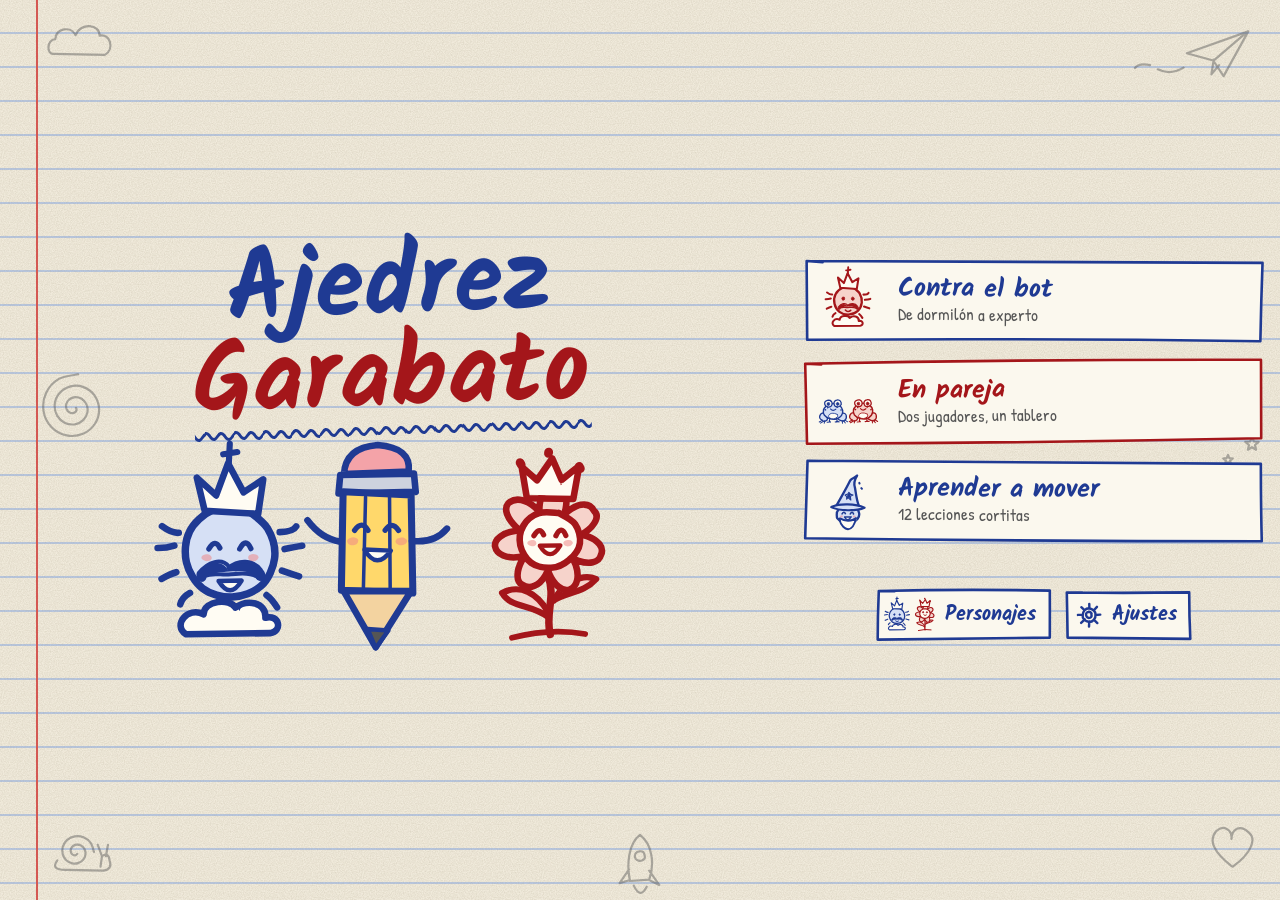
==== commit e7ecfa95: "Voz de Lápiz mujer u hombre, modo clásico con reloj y tema Clásicas - Voz nueva de Lápiz con voces n" ====
--- a/index.html
+++ b/index.html
@@ -79,6 +79,13 @@
         </div>
       </div>
       <div class="opt">
+        <p>Voz de Lápiz</p>
+        <div class="seg" data-opt="voz">
+          <button data-val="mujer"><i data-icon="voice"></i>Mujer</button>
+          <button data-val="hombre"><i data-icon="voice"></i>Hombre</button>
+        </div>
+      </div>
+      <div class="opt">
         <p>Música</p>
         <div class="seg wrap" data-opt="musicStyle">
           <button data-val="infantil"><i data-icon="music"></i>Infantil <small>para peques</small></button>
@@ -120,7 +127,17 @@
         <button data-val="r"><span class="qmark" aria-hidden="true">?</span>Sorpresa</button>
       </div>
     </div>
-    <div class="opt bot-only">
+    <div class="opt">
+      <label class="check"><input type="checkbox" data-check="classic"><span><b>Modo clásico</b>Reglas de torneo: cada jugador tiene su reloj y pierde si se le acaba el tiempo. Sin modo guía, sin deshacer y sin pistas.</span></label>
+      <div class="seg wrap clock-opt" data-opt="clock">
+        <button data-val="3">3 min</button>
+        <button data-val="5">5 min</button>
+        <button data-val="10">10 min</button>
+        <button data-val="15">15 min</button>
+        <button data-val="30">30 min</button>
+      </div>
+    </div>
+    <div class="opt bot-only guide-opt">
       <label class="check"><input type="checkbox" data-check="guide"><span><b>Modo guía</b>Lápiz te enseña una buena jugada en cada turno y te avisa antes de que te coman una pieza.</span></label>
     </div>
     <div class="opt">
@@ -141,6 +158,7 @@
         <button data-val="robots" data-art="k" data-set="robots">Robots</button>
         <button data-val="dinos" data-art="k" data-set="dinos">Dinos</button>
         <button data-val="espacio" data-art="k" data-set="espacio">Espacio</button>
+        <button data-val="clasicas" data-art="k" data-set="clasicas">Clásicas</button>
       </div>
     </div>
     <div class="opt pair-only">
--- a/css/paper.css
+++ b/css/paper.css
@@ -216,6 +216,7 @@
 .seg button[aria-pressed="true"] { --fill: var(--color-hi); --stroke: 3.6px; }
 .seg.wrap { flex-wrap: wrap; }
 .seg.wrap button { flex: 1 1 28%; }
+.seg.wrap[data-opt="set"] button { flex-basis: 22%; }
 .qmark { font-family: var(--font-display); font-weight: 700; font-size: 40px; line-height: 44px; height: 44px; }
 .note { font-size: var(--text-sm); color: var(--color-pencil); min-height: 2.6em; line-height: 1.3; }
 /* casilla dibujada a pluma */
@@ -274,6 +275,13 @@
 .player.on .who > span { background: linear-gradient(176deg, transparent 32%, var(--color-hi) 32% 86%, transparent 86%); }
 .player.on .who svg { scale: 1.15; }
 .player .caps { display: flex; flex-wrap: wrap; justify-content: flex-end; }
+/* reloj del modo clásico */
+.player .clock { margin-right: auto; padding: 0 8px; border: 2.5px solid currentColor; border-radius: 9px 6px 10px 7px; font-family: var(--font-display); font-weight: 700; font-size: 22px; font-variant-numeric: tabular-nums; line-height: 1.3; }
+.player.on .clock { background: var(--color-hi); }
+.player .clock.low { color: var(--color-margin); }
+.player.on .clock.low { animation: tick 1s steps(2) infinite; }
+@keyframes tick { 50% { background: transparent; } }
+.clock-opt[hidden] { display: none; }
 .player .caps svg { width: 26px; height: 26px; margin-left: -7px; }
 .dots::after { content: ''; animation: dots 1.2s steps(4) infinite; }
 @keyframes dots { 0% { content: ''; } 25% { content: '.'; } 50% { content: '..'; } 75% { content: '...'; } }
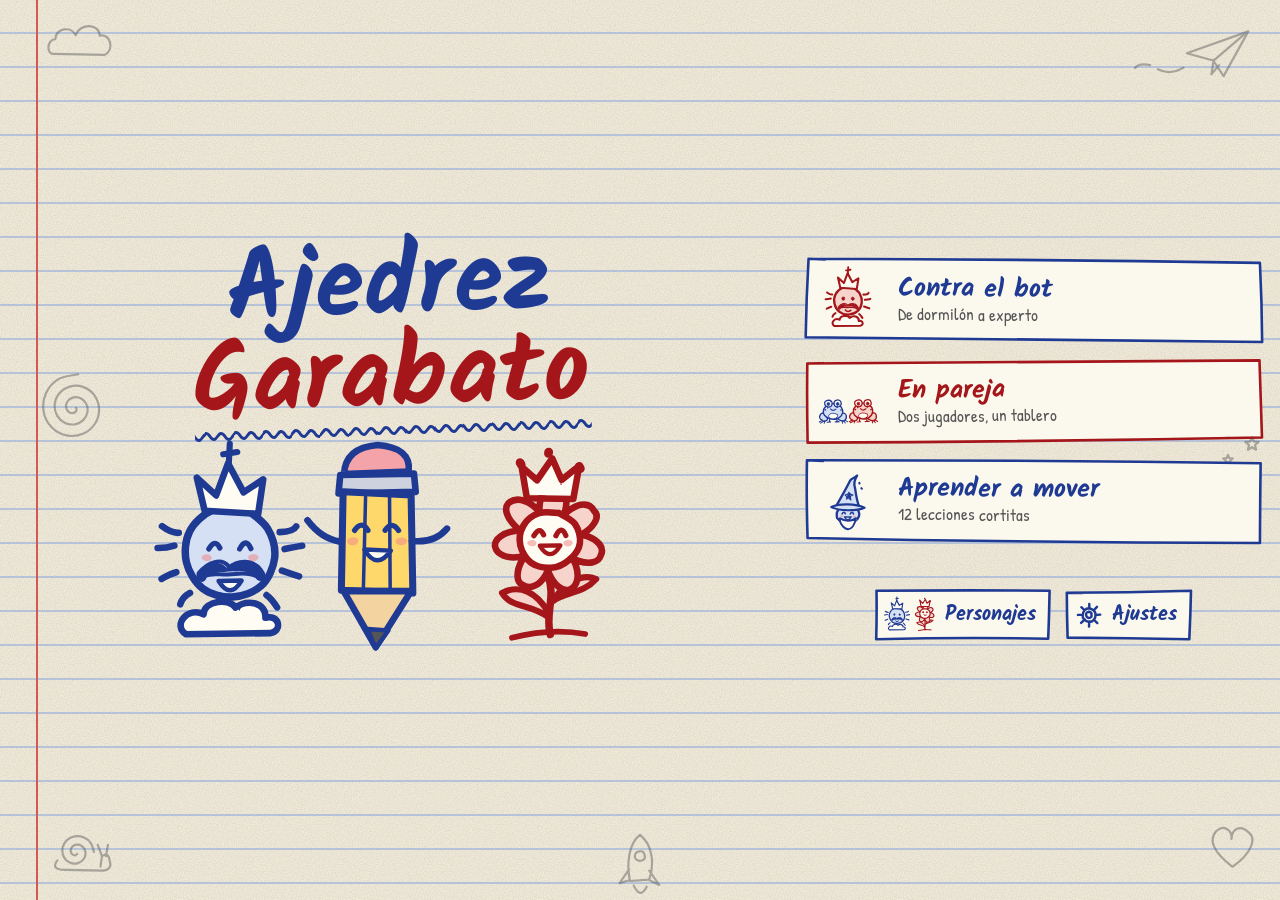
==== commit 9f8d84a3: "Partida: la bocina abre efectos, voz y música por separado Co-Authored-By: Claude Opus 5.5 <noreply@" ====
--- a/index.html
+++ b/index.html
@@ -180,8 +180,15 @@
       <button class="btn icon" data-go="menu" aria-label="Menú"><i data-icon="menu"></i></button>
       <button class="lapiz-btn lapiz-slot" data-act="lapiz" aria-label="Lápiz: pista o ayuda"></button>
       <div id="status" class="status" role="status" aria-live="polite"></div>
-      <button class="btn icon" data-act="mute" aria-label="Sonido"></button>
-    </header>
+      <button class="btn icon" data-act="sound-menu" aria-label="Sonido" aria-expanded="false" aria-controls="sound-pop"></button>
+    </header>
+    <div class="card sound-pop" id="sound-pop" hidden>
+      <div class="audio-toggles" role="group" aria-label="Sonido">
+        <button class="btn ghost" data-act="fx"></button>
+        <button class="btn ghost" data-act="voice"></button>
+        <button class="btn ghost" data-act="music"></button>
+      </div>
+    </div>
     <div class="arena">
       <div class="player" id="p-top"></div>
       <div class="board-wrap"><svg id="board" class="board" role="img" aria-label="Tablero de ajedrez"></svg></div>
--- a/css/paper.css
+++ b/css/paper.css
@@ -186,6 +186,10 @@
 .audio-toggles .btn { font-size: var(--text-sm); padding: 6px 10px; }
 .audio-toggles .btn[aria-pressed="false"] { opacity: .45; }
 .audio-toggles .btn[aria-pressed="false"] span { text-decoration: line-through; }
+/* en la partida: la bocina abre efectos, voz y música */
+.card.sound-pop { position: absolute; top: 64px; right: 4px; z-index: 20; width: auto; padding: 22px 14px 14px; rotate: 1deg; }
+.sound-pop .audio-toggles { flex-direction: column; align-items: stretch; }
+.sound-pop .audio-toggles .btn { justify-content: flex-start; font-size: var(--text-md); padding: 8px 14px; min-height: 48px; }
 
 /* Lápiz, la mascota: se mueve y abre la boca cuando habla */
 .lapiz-btn { flex: none; width: 48px; height: 56px; padding: 0; border: 0; background: none; cursor: pointer; }
@@ -281,7 +285,6 @@
 .player .clock.low { color: var(--color-margin); }
 .player.on .clock.low { animation: tick 1s steps(2) infinite; }
 @keyframes tick { 50% { background: transparent; } }
-.clock-opt[hidden] { display: none; }
 .player .caps svg { width: 26px; height: 26px; margin-left: -7px; }
 .dots::after { content: ''; animation: dots 1.2s steps(4) infinite; }
 @keyframes dots { 0% { content: ''; } 25% { content: '.'; } 50% { content: '..'; } 75% { content: '...'; } }
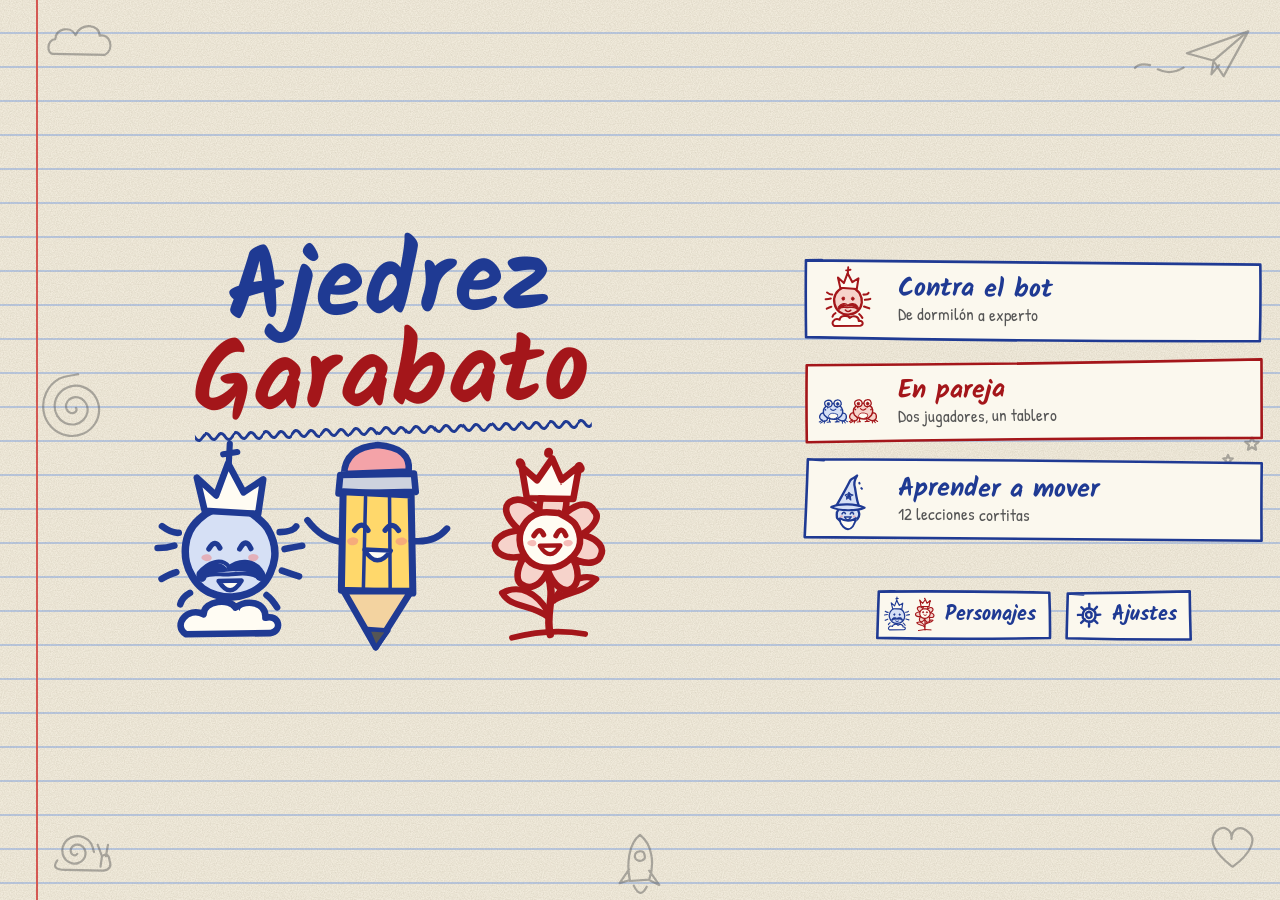
==== commit 3fe49c36: "Voz de Lápiz: Betty (mujer) y Antonio (hombre) de ElevenLabs Reemplaza las voces de Microsoft, que s" ====
--- a/index.html
+++ b/index.html
@@ -81,8 +81,8 @@
       <div class="opt">
         <p>Voz de Lápiz</p>
         <div class="seg" data-opt="voz">
-          <button data-val="mujer"><i data-icon="voice"></i>Mujer</button>
-          <button data-val="hombre"><i data-icon="voice"></i>Hombre</button>
+          <button data-val="mujer"><i data-icon="voice"></i>Mujer <small>Betty</small></button>
+          <button data-val="hombre"><i data-icon="voice"></i>Hombre <small>Antonio</small></button>
         </div>
       </div>
       <div class="opt">
